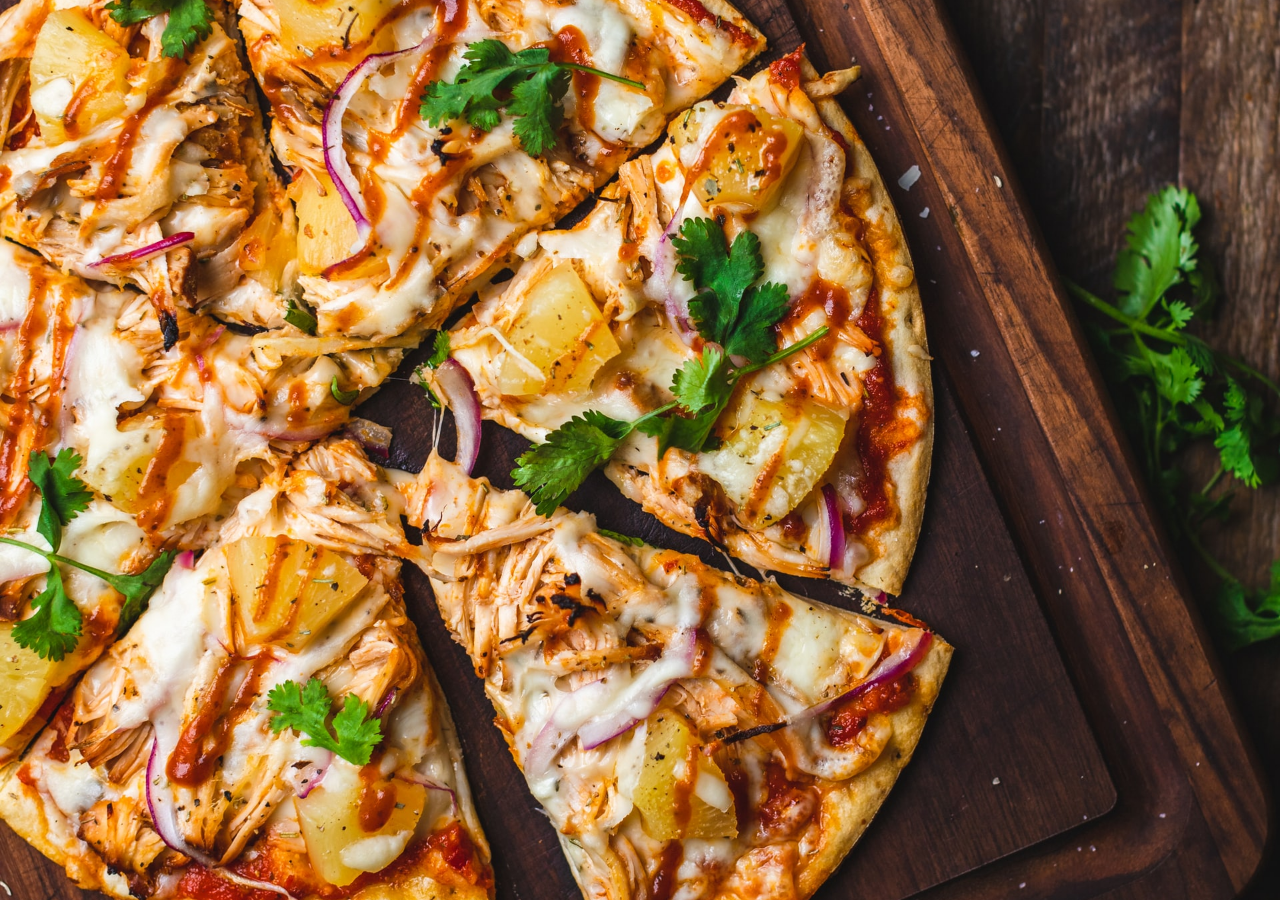
==== menu.html @ b7cd18a3 "Add menu page" ====
<!DOCTYPE html>

<html lang="en">

<head>
  <meta charset="utf-8">
  <meta name="viewport" content="width=device-width, initial-scale=1.0">
  <meta name="author" content="Abrar Ahmed">
  <meta name="description" content="Simple and easy to make recipes.">

  <title>Odin Recipes</title>

  <link rel="stylesheet" href="./style.css">

  <script src="./script.js" defer></script>
</head>

<body class="body">
</body>

</html>
---- style.css ----
@import url('https://fonts.googleapis.com/css2?family=Patrick+Hand&family=Poppins:ital,wght@0,100;0,200;0,300;0,400;0,500;0,600;0,700;0,800;0,900;1,100;1,200;1,300;1,400;1,500;1,600;1,700;1,800;1,900&display=swap');

.body {
  margin: 0;
  padding: 0;

  height: 100vh;
  
  font-family: 'Poppins', sans-serif;

  background-image: url(./img/sign-in-background.jpg);
  background-attachment: fixed;
  background-repeat: no-repeat;
  background-position: center;
  background-size: cover;

  display: flex;
  flex-direction: column;
  justify-content: center;
}

.content {
  flex: 1;

  padding: 1rem;

  display: flex;
  justify-content: center;
  align-items: center;
}

.sign-in-card {
  flex: 1;

  padding: 2rem;

  min-height: 400px;
  max-height: 600px;
  min-width: 280px;
  max-width: 400px;

  border-radius: 2rem;
  box-shadow: 0 0 2rem #000;

  background-color: #fafafa;

  display: flex;
  flex-direction: column;
  justify-content: center;
  align-items: center;
}

.odin-title {
  margin: 0;

  font-family: 'Patrick Hand', sans-serif;
  font-size: 3rem;
  text-decoration: underline;
}

.text-input {
  padding: 0.5rem 1rem;

  border: 2px solid #0004;
  border-radius: 1rem;

  background-color: #fafafa;

  font-size: 1rem;
}

.wrong-value {
  border-color: #f00;
}

.btn {
  padding: 0.5rem 1rem;

  border: none;
  border-radius: 1rem;

  background-color: #ddd;

  font-weight: bold;
  font-size: 1rem;

  cursor: pointer;
}

.btn:hover {
  filter: brightness(110%);
}

.btn:active {
  filter: saturate(200%);
  transform: scale(95%);
}

.suggested {
  background-color: #00aeff;

  color: #fff;
}

.sign-in-form {
  flex: 1;

  display: flex;
  flex-direction: column;
  justify-content: center;
  gap: 0.5rem;
}

.footer {
  padding: 0.5rem;

  background-color: #fafafa;
  opacity: 75%;

  display: flex;
  justify-content: center;
  align-items: center;
}
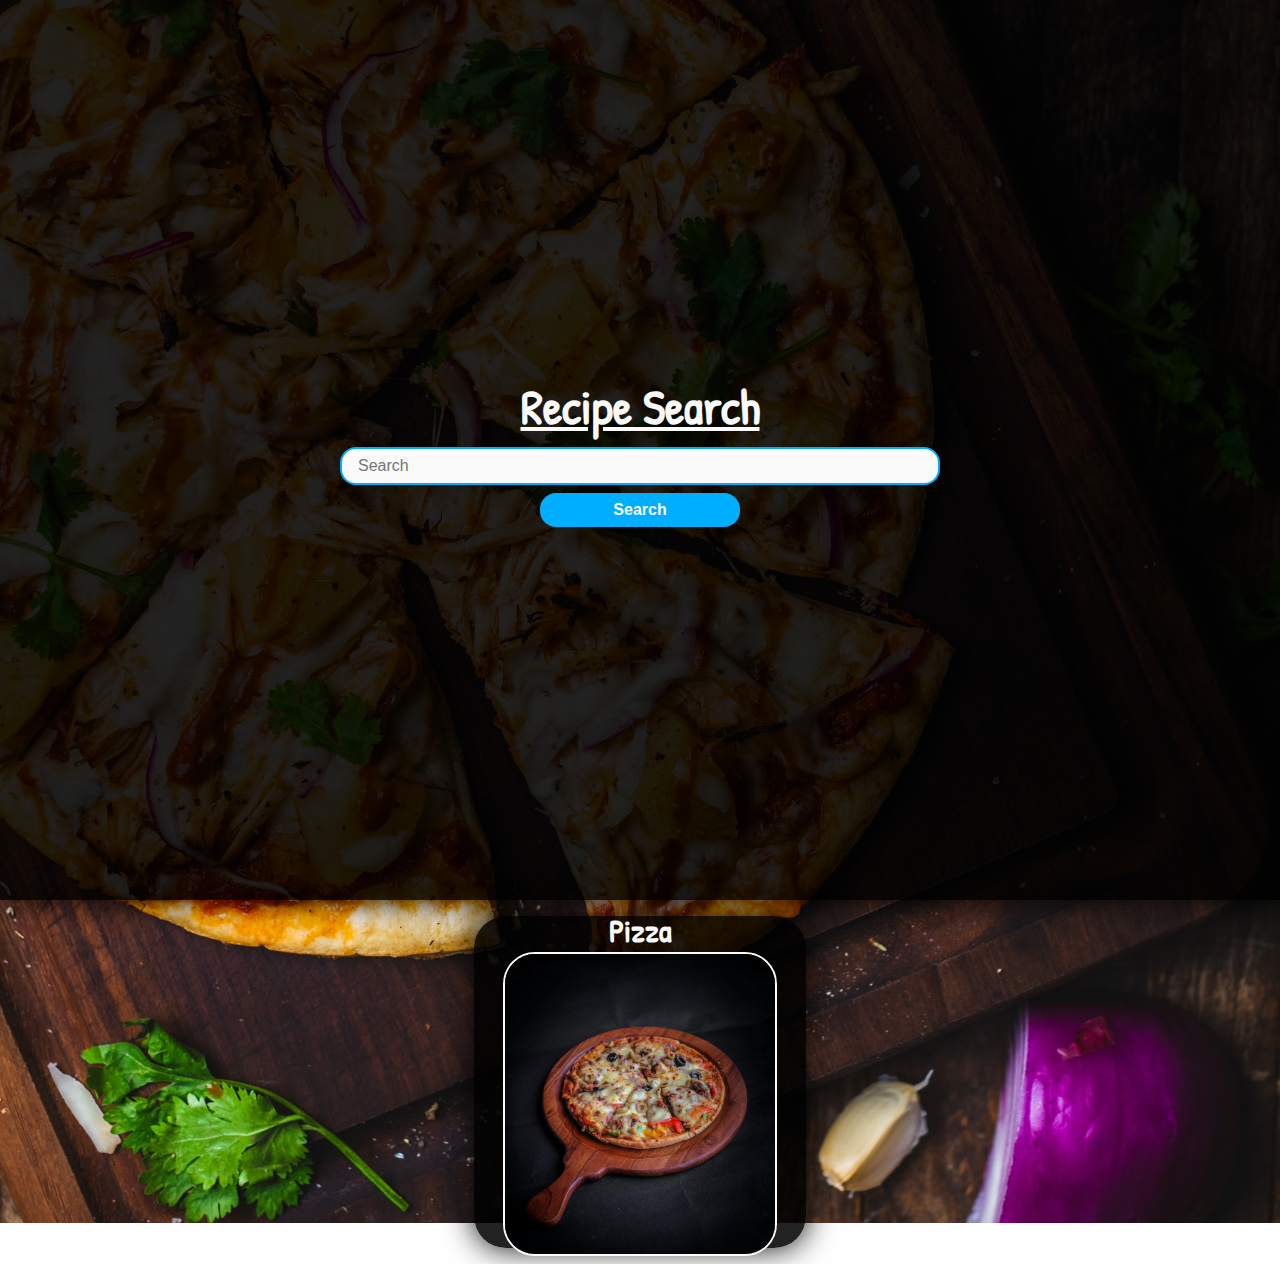
==== commit 7e30af21: "Add recipe cards and rework styling" ====
--- a/menu.html
+++ b/menu.html
@@ -16,6 +16,22 @@
 </head>
 
 <body class="body">
+  <div class="content">
+    <div class="content black-glass vh-set">
+      <div class="search-form">
+        <h1 class="title">Recipe Search</h1>
+        <input type="text" id="searchInput" class="text-input" placeholder="Search">
+        <button id="searchBtn" class="btn suggested">Search</button>
+      </div>
+    </div>
+  </div>
+
+  <div class="recipe-container">
+    <div class="recipe-card black-glass">
+      <h2 class="recipe-title">Pizza</h2>
+      <img src="./img/pizza-1.jpg" alt="Pizza" class="recipe-img">
+    </div>
+  </div>
 </body>
 
 </html>--- a/style.css
+++ b/style.css
@@ -4,9 +4,7 @@
   margin: 0;
   padding: 0;
 
-  height: 100vh;
-  
-  font-family: 'Poppins', sans-serif;
+  font-family: 'Patrick Hand', cursive;
 
   background-image: url(./img/sign-in-background.jpg);
   background-attachment: fixed;
@@ -19,20 +17,49 @@
   justify-content: center;
 }
 
+.vh-set {
+  height: 100vh;
+}
+
 .content {
   flex: 1;
-
-  padding: 1rem;
 
   display: flex;
   justify-content: center;
   align-items: center;
 }
 
+.black-glass {
+  box-shadow: 0 0 2rem #000;
+
+  background-color: #000d;
+  color: #fafafa;
+}
+
+.search-form {
+  flex: 1;
+
+  padding: 2rem;
+  margin: 1rem;
+
+  max-width: 600px;
+
+  display: flex;
+  flex-direction: column;
+  justify-content: center;
+  gap: 0.5rem;
+}
+
+#searchBtn {
+  width: 200px;
+  margin: 0 auto;
+}
+
 .sign-in-card {
   flex: 1;
 
   padding: 2rem;
+  margin: 1rem;
 
   min-height: 400px;
   max-height: 600px;
@@ -40,9 +67,6 @@
   max-width: 400px;
 
   border-radius: 2rem;
-  box-shadow: 0 0 2rem #000;
-
-  background-color: #fafafa;
 
   display: flex;
   flex-direction: column;
@@ -50,18 +74,18 @@
   align-items: center;
 }
 
-.odin-title {
+.title {
   margin: 0;
 
-  font-family: 'Patrick Hand', sans-serif;
   font-size: 3rem;
   text-decoration: underline;
+  text-align: center;
 }
 
 .text-input {
   padding: 0.5rem 1rem;
 
-  border: 2px solid #0004;
+  border: 2px solid #00aeff;
   border-radius: 1rem;
 
   background-color: #fafafa;
@@ -79,27 +103,28 @@
   border: none;
   border-radius: 1rem;
 
-  background-color: #ddd;
+  background-color: #fafafa;
 
   font-weight: bold;
   font-size: 1rem;
 
   cursor: pointer;
+
+  transition: all 250ms;
 }
 
 .btn:hover {
-  filter: brightness(110%);
+  filter: brightness(80%);
 }
 
 .btn:active {
-  filter: saturate(200%);
   transform: scale(95%);
 }
 
 .suggested {
   background-color: #00aeff;
 
-  color: #fff;
+  color: #fafafa;
 }
 
 .sign-in-form {
@@ -111,11 +136,57 @@
   gap: 0.5rem;
 }
 
+.recipe-container {
+  flex: 1;
+
+  padding: 1rem;
+
+  display: flex;
+  flex-wrap: wrap;
+  justify-content: center;
+  gap: 1rem;
+}
+
+.recipe-card {
+  padding: 1rem;
+
+  border-radius: 2rem;
+
+  max-width: 300px;
+  max-height: 300px;
+  min-width: 300px;
+  min-height: 300px;
+
+  display: flex;
+  flex-direction: column;
+  justify-content: center;
+  align-items: center;
+}
+
+.recipe-title {
+  margin: 0;
+
+  font-size: 2rem;
+  text-align: center;
+}
+
+.recipe-img {
+  width: 90%;
+  height: 100%;
+
+  object-fit: cover;
+
+  border-radius: 2rem;
+  border: 2px solid #fafafa;
+}
+
 .footer {
   padding: 0.5rem;
 
-  background-color: #fafafa;
-  opacity: 75%;
+  box-shadow: 0 0 2rem #000;
+
+  background-color: #000d;
+  color: #fafafa;
 
   display: flex;
   justify-content: center;
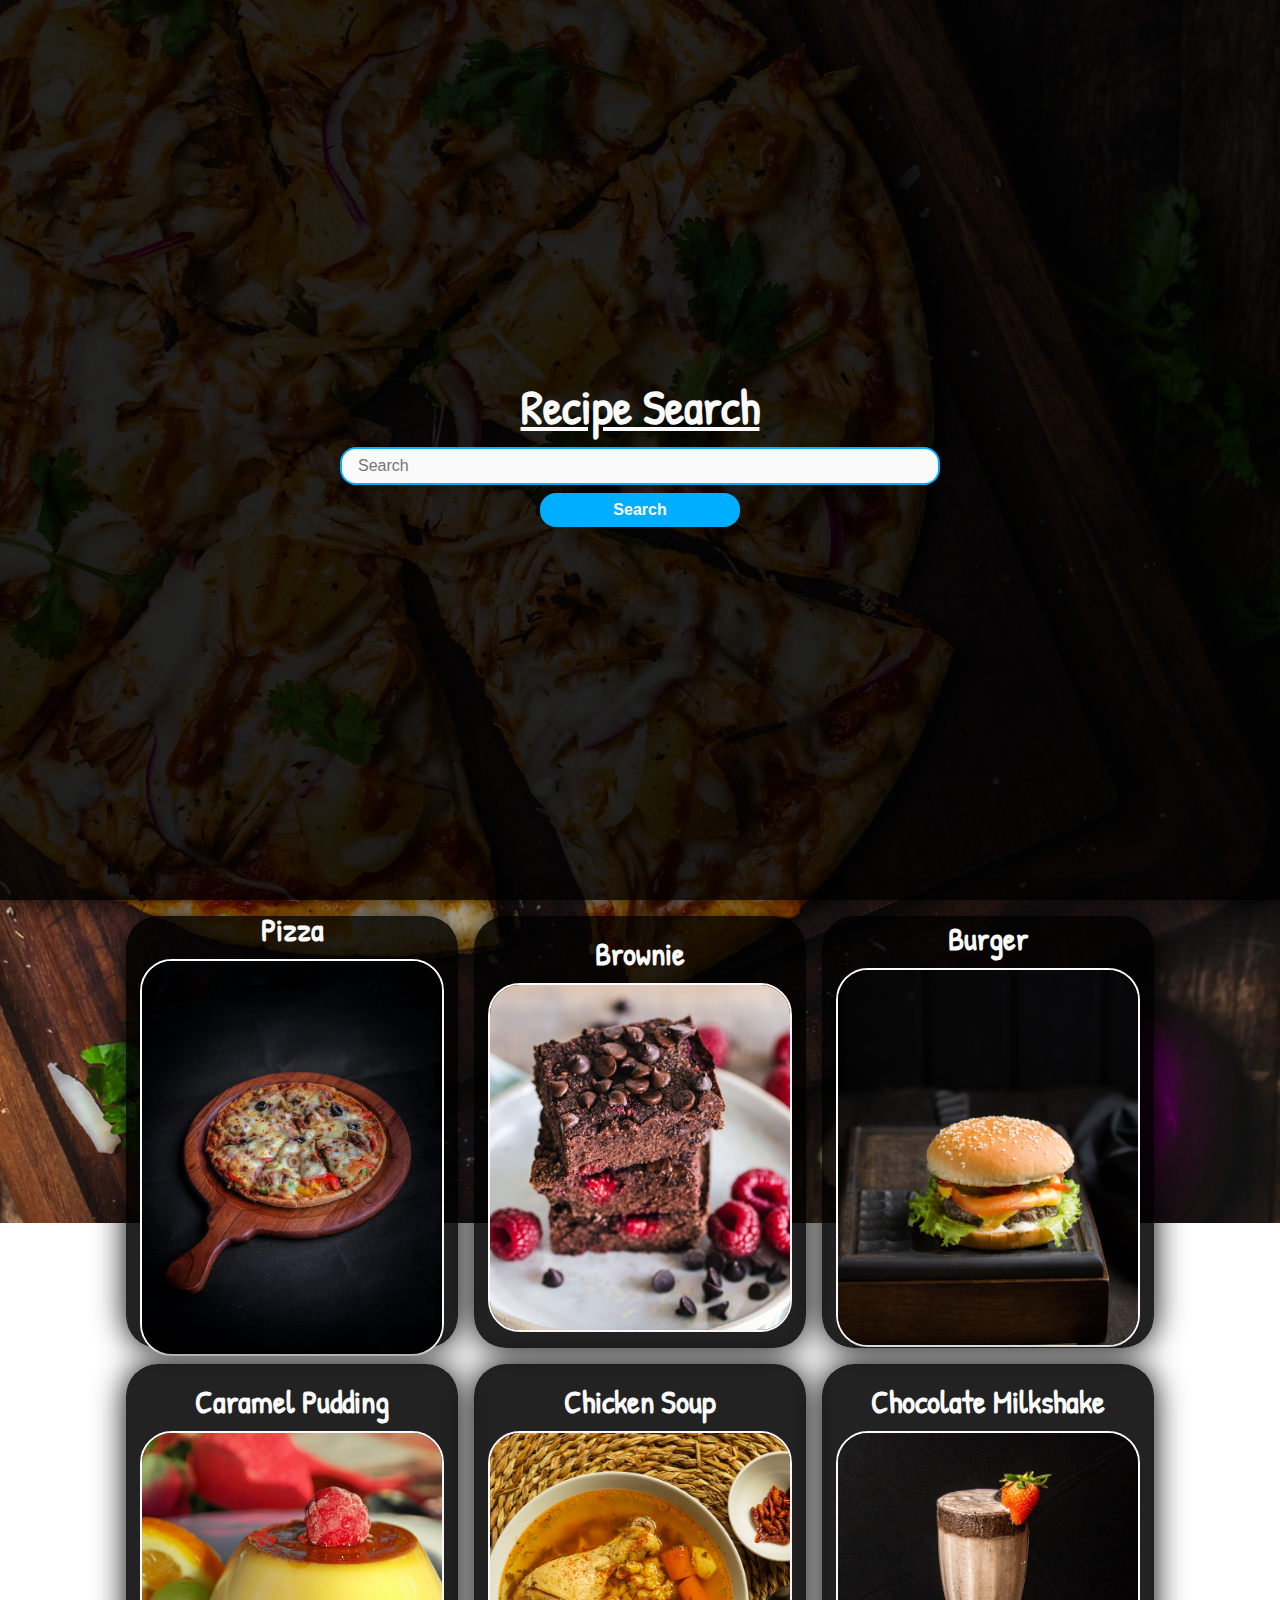
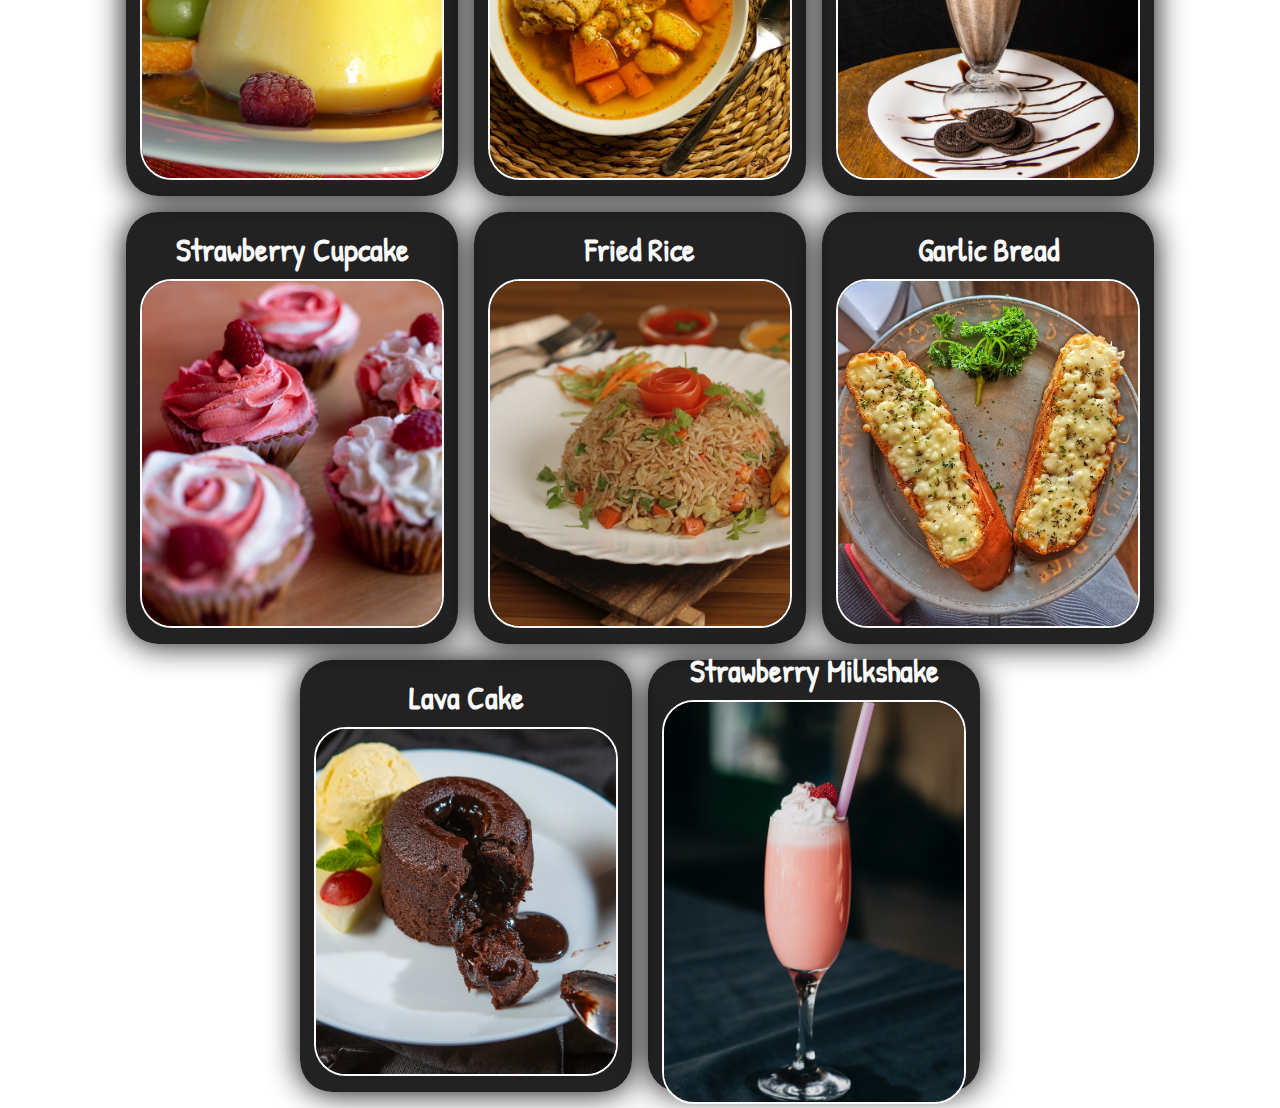
==== commit 16a71d56: "Add more items" ====
--- a/menu.html
+++ b/menu.html
@@ -31,6 +31,56 @@
       <h2 class="recipe-title">Pizza</h2>
       <img src="./img/pizza-1.jpg" alt="Pizza" class="recipe-img">
     </div>
+
+    <div class="recipe-card black-glass">
+      <h2 class="recipe-title">Brownie</h2>
+      <img src="./img/brownie-1.jpg" alt="Brownie" class="recipe-img">
+    </div>
+
+    <div class="recipe-card black-glass">
+      <h2 class="recipe-title">Burger</h2>
+      <img src="./img/burger-1.jpg" alt="Burger" class="recipe-img">
+    </div>
+
+    <div class="recipe-card black-glass">
+      <h2 class="recipe-title">Caramel Pudding</h2>
+      <img src="./img/caramel-pudding-1.jpg" alt="Caramel Pudding" class="recipe-img">
+    </div>
+
+    <div class="recipe-card black-glass">
+      <h2 class="recipe-title">Chicken Soup</h2>
+      <img src="./img/chicken-soup-1.jpg" alt="Chicken Soup" class="recipe-img">
+    </div>
+
+    <div class="recipe-card black-glass">
+      <h2 class="recipe-title">Chocolate Milkshake</h2>
+      <img src="./img/chocolate-milkshake-1.jpg" alt="Chocolate Milkshake" class="recipe-img">
+    </div>
+
+    <div class="recipe-card black-glass">
+      <h2 class="recipe-title">Strawberry Cupcake</h2>
+      <img src="./img/cupcake-1.jpg" alt="Strawberry Cupcake" class="recipe-img">
+    </div>
+
+    <div class="recipe-card black-glass">
+      <h2 class="recipe-title">Fried Rice</h2>
+      <img src="./img/fried-rice-1.jpg" alt="Fried Rice" class="recipe-img">
+    </div>
+
+    <div class="recipe-card black-glass">
+      <h2 class="recipe-title">Garlic Bread</h2>
+      <img src="./img/garlic-bread-1.jpg" alt="Garlic Bread" class="recipe-img">
+    </div>
+
+    <div class="recipe-card black-glass">
+      <h2 class="recipe-title">Lava Cake</h2>
+      <img src="./img/lava-cake-1.jpg" alt="Lava Cake" class="recipe-img">
+    </div>
+
+    <div class="recipe-card black-glass">
+      <h2 class="recipe-title">Strawberry Milkshake</h2>
+      <img src="./img/strawberry-milkshake-1.jpg" alt="Strawberry Milkshake" class="recipe-img">
+    </div>
   </div>
 </body>
 
--- a/style.css
+++ b/style.css
@@ -152,15 +152,14 @@
 
   border-radius: 2rem;
 
-  max-width: 300px;
-  max-height: 300px;
-  min-width: 300px;
-  min-height: 300px;
+  width: 300px;
+  height: 400px;
 
   display: flex;
   flex-direction: column;
   justify-content: center;
   align-items: center;
+  gap: 0.5rem;
 }
 
 .recipe-title {
@@ -171,7 +170,7 @@
 }
 
 .recipe-img {
-  width: 90%;
+  width: 100%;
   height: 100%;
 
   object-fit: cover;
